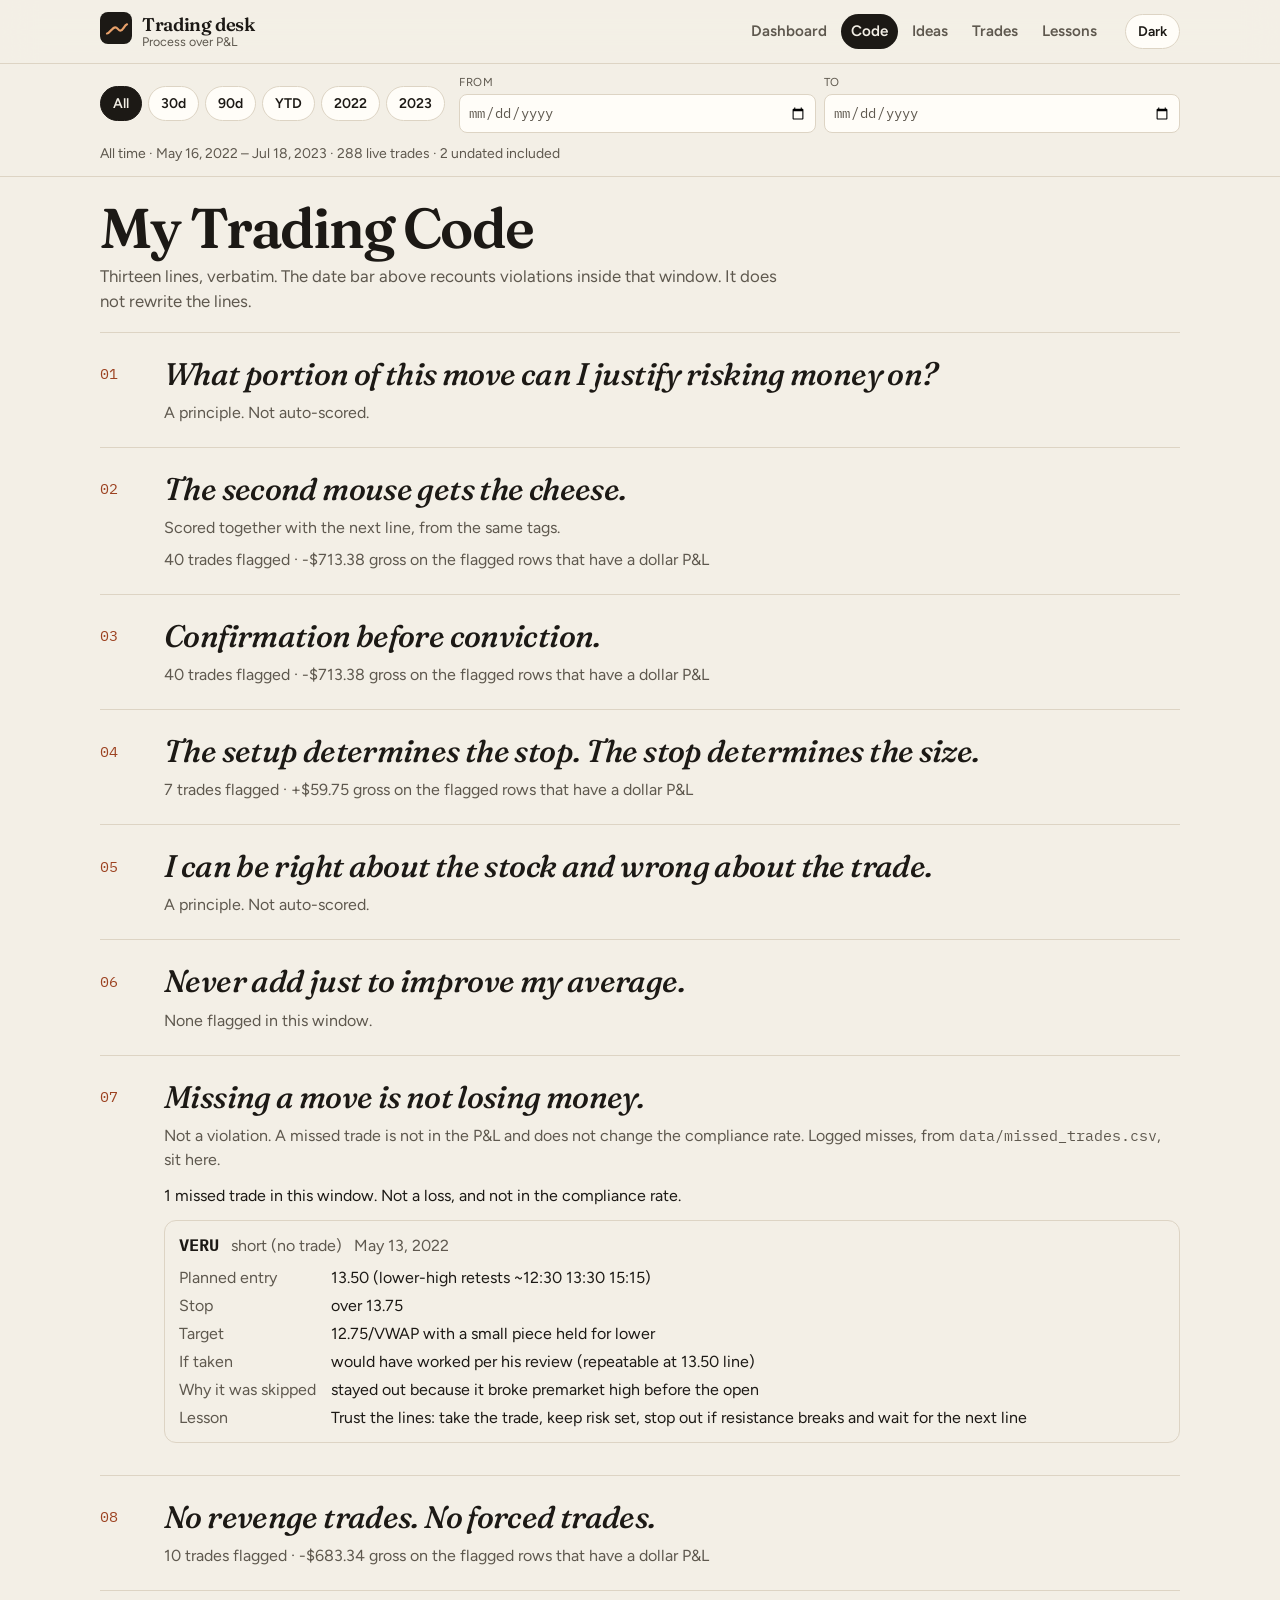
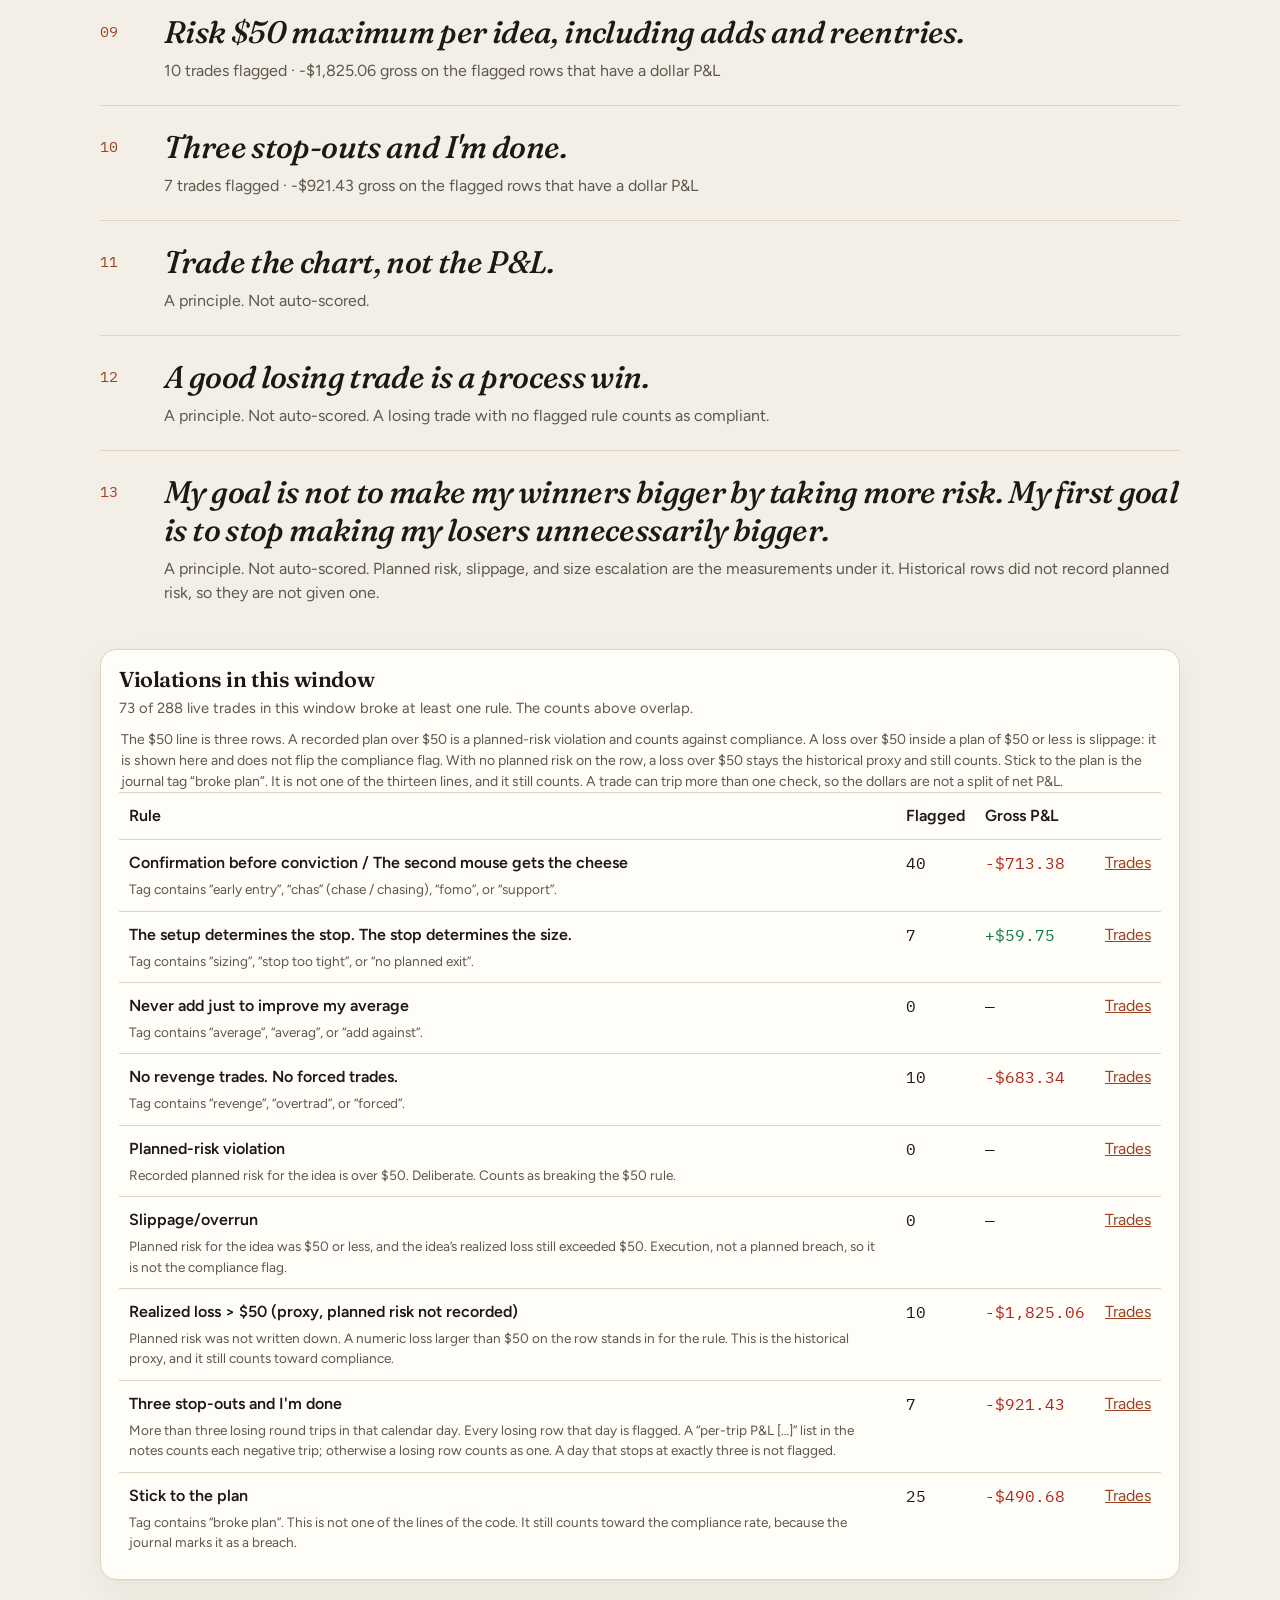
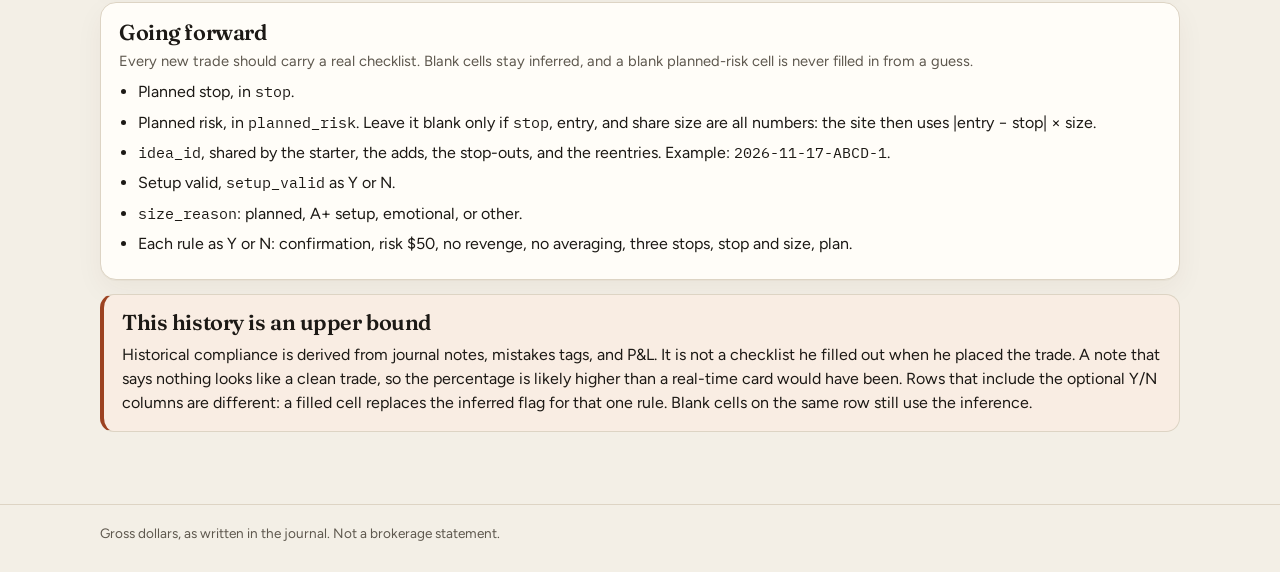
==== rules.html @ 23ae3da7 "Add a static trading dashboard computed from the trade log. The site scores compliance, P&L, ideas, " ====
<!DOCTYPE html>
<html lang="en">
<head>
  <meta charset="utf-8">
  <meta name="viewport" content="width=device-width, initial-scale=1">
  <meta name="robots" content="noindex, nofollow">
  <meta name="theme-color" content="#f3efe6" media="(prefers-color-scheme: light)">
  <meta name="theme-color" content="#101216" media="(prefers-color-scheme: dark)">
  <title>My Trading Code · Trading desk</title>
  <link rel="icon" href="favicon.svg" type="image/svg+xml">
  <link rel="stylesheet" href="css/styles.css">
  <script>
    (function () {
      try {
        var t = localStorage.getItem("td-theme");
        if (t === "light" || t === "dark") document.documentElement.setAttribute("data-theme", t);
      } catch (e) {}
    })();
  </script>
</head>
<body data-page="rules">
  <a class="skip" href="#main">Skip to content</a>
  <header class="site-header">
    <div class="header-inner">
      <a class="brand" href="index.html">
        <span class="mark" aria-hidden="true">
          <svg viewBox="0 0 32 32" width="32" height="32">
            <rect width="32" height="32" rx="8" fill="currentColor"/>
            <path d="M7 21.5c3.2-.4 5.2-6.2 8.2-6.2 2.4 0 3.2 3.4 5.2 3.4 2.6 0 3.6-5.2 6.6-6.4" fill="none" stroke="#e7a06a" stroke-width="2.2" stroke-linecap="round"/>
          </svg>
        </span>
        <span class="brand-text">
          <span class="brand-name">Trading desk</span>
          <span class="brand-sub">Process over P&amp;L</span>
        </span>
      </a>
      <nav class="nav" aria-label="Primary">
        <a href="index.html">Dashboard</a>
        <a href="rules.html" aria-current="page">Code</a>
        <a href="ideas.html">Ideas</a>
        <a href="trades.html">Trades</a>
        <a href="lessons.html">Lessons</a>
      </nav>
      <button type="button" class="theme-btn" id="theme-btn">Theme</button>
    </div>
  </header>
  <div class="rangebar" id="rangebar">
    <div class="range-inner">
      <div class="presets" id="presets" role="group" aria-label="Date range"></div>
      <div class="dates">
        <label>From <input type="date" id="date-from"></label>
        <label>To <input type="date" id="date-to"></label>
      </div>
      <p class="range-readout" id="range-readout">Reading the trade log…</p>
    </div>
  </div>
  <main id="main" class="wrap">
    <header class="page-head">
      <h1 class="page-title">My Trading Code</h1>
      <p class="lede">Thirteen lines, verbatim. The date bar above recounts violations inside that window. It does not rewrite the lines.</p>
    </header>

    <div class="rules">
      <article class="rule" id="portion">
        <span class="rule-n">01</span>
        <div>
          <blockquote>What portion of this move can I justify risking money on?</blockquote>
          <p class="rule-meta">A principle. Not auto-scored.</p>
        </div>
      </article>
      <article class="rule" id="second-mouse">
        <span class="rule-n">02</span>
        <div>
          <blockquote>The second mouse gets the cheese.</blockquote>
          <p class="rule-meta">Scored together with the next line, from the same tags.</p>
          <p class="rule-meta" data-count-for="confirm">Counted from the journal.</p>
        </div>
      </article>
      <article class="rule" id="confirm">
        <span class="rule-n">03</span>
        <div>
          <blockquote>Confirmation before conviction.</blockquote>
          <p class="rule-meta" data-count-for="confirm">Counted from the journal.</p>
        </div>
      </article>
      <article class="rule" id="size">
        <span class="rule-n">04</span>
        <div>
          <blockquote>The setup determines the stop. The stop determines the size.</blockquote>
          <p class="rule-meta" data-count-for="size">Counted from the journal.</p>
        </div>
      </article>
      <article class="rule" id="right-stock">
        <span class="rule-n">05</span>
        <div>
          <blockquote>I can be right about the stock and wrong about the trade.</blockquote>
          <p class="rule-meta">A principle. Not auto-scored.</p>
        </div>
      </article>
      <article class="rule" id="noadd">
        <span class="rule-n">06</span>
        <div>
          <blockquote>Never add just to improve my average.</blockquote>
          <p class="rule-meta" data-count-for="noadd">Counted from the journal.</p>
        </div>
      </article>
      <article class="rule" id="missing">
        <span class="rule-n">07</span>
        <div>
          <blockquote>Missing a move is not losing money.</blockquote>
          <p class="rule-meta">Not a violation. A missed trade is not in the P&amp;L and does not change the compliance rate. Logged misses, from <code>data/missed_trades.csv</code>, sit here.</p>
          <div id="missed"></div>
        </div>
      </article>
      <article class="rule" id="revenge">
        <span class="rule-n">08</span>
        <div>
          <blockquote>No revenge trades. No forced trades.</blockquote>
          <p class="rule-meta" data-count-for="revenge">Counted from the journal.</p>
        </div>
      </article>
      <article class="rule" id="risk50">
        <span class="rule-n">09</span>
        <div>
          <blockquote>Risk $50 maximum per idea, including adds and reentries.</blockquote>
          <p class="rule-meta" data-count-for="risk50">Counted from the journal.</p>
        </div>
      </article>
      <article class="rule" id="stop3">
        <span class="rule-n">10</span>
        <div>
          <blockquote>Three stop-outs and I'm done.</blockquote>
          <p class="rule-meta" data-count-for="stop3">Counted from the journal.</p>
        </div>
      </article>
      <article class="rule" id="chart">
        <span class="rule-n">11</span>
        <div>
          <blockquote>Trade the chart, not the P&amp;L.</blockquote>
          <p class="rule-meta">A principle. Not auto-scored.</p>
        </div>
      </article>
      <article class="rule" id="process-win">
        <span class="rule-n">12</span>
        <div>
          <blockquote>A good losing trade is a process win.</blockquote>
          <p class="rule-meta">A principle. Not auto-scored. A losing trade with no flagged rule counts as compliant.</p>
        </div>
      </article>
      <article class="rule" id="losers">
        <span class="rule-n">13</span>
        <div>
          <blockquote>My goal is not to make my winners bigger by taking more risk. My first goal is to stop making my losers unnecessarily bigger.</blockquote>
          <p class="rule-meta">A principle. Not auto-scored. Planned risk, slippage, and size escalation are the measurements under it. Historical rows did not record planned risk, so they are not given one.</p>
        </div>
      </article>
    </div>

    <section class="card mt">
      <div class="card-head">
        <h2>Violations in this window</h2>
        <p id="violation-summary">Counting the journal…</p>
      </div>
      <p class="fine">The $50 line is three rows. A recorded plan over $50 is a planned-risk violation and counts against compliance. A loss over $50 inside a plan of $50 or less is slippage: it is shown here and does not flip the compliance flag. With no planned risk on the row, a loss over $50 stays the historical proxy and still counts. Stick to the plan is the journal tag “broke plan”. It is not one of the thirteen lines, and it still counts. A trade can trip more than one check, so the dollars are not a split of net P&amp;L.</p>
      <div class="table-scroll">
        <table class="violations">
          <thead>
            <tr>
              <th scope="col">Rule</th>
              <th scope="col">Flagged</th>
              <th scope="col">Gross P&amp;L</th>
              <th scope="col"></th>
            </tr>
          </thead>
          <tbody id="violations-body"></tbody>
        </table>
      </div>
    </section>

    <section class="card mt">
      <div class="card-head">
        <h2>Going forward</h2>
        <p>Every new trade should carry a real checklist. Blank cells stay inferred, and a blank planned-risk cell is never filled in from a guess.</p>
      </div>
      <ul class="going">
        <li>Planned stop, in <code>stop</code>.</li>
        <li>Planned risk, in <code>planned_risk</code>. Leave it blank only if <code>stop</code>, entry, and share size are all numbers: the site then uses |entry − stop| × size.</li>
        <li><code>idea_id</code>, shared by the starter, the adds, the stop-outs, and the reentries. Example: <code>2026-11-17-ABCD-1</code>.</li>
        <li>Setup valid, <code>setup_valid</code> as Y or N.</li>
        <li><code>size_reason</code>: planned, A+ setup, emotional, or other.</li>
        <li>Each rule as Y or N: confirmation, risk $50, no revenge, no averaging, three stops, stop and size, plan.</li>
      </ul>
    </section>

    <aside class="callout mt-sm">
      <h2>This history is an upper bound</h2>
      <p>Historical compliance is derived from journal notes, mistakes tags, and P&amp;L. It is not a checklist he filled out when he placed the trade. A note that says nothing looks like a clean trade, so the percentage is likely higher than a real-time card would have been. Rows that include the optional Y/N columns are different: a filled cell replaces the inferred flag for that one rule. Blank cells on the same row still use the inference.</p>
    </aside>
  </main>
  <footer class="site-footer">
    <div class="wrap footer-inner">
      <p>Gross dollars, as written in the journal. Not a brokerage statement.</p>
    </div>
  </footer>
  <script type="module" src="js/rules.js"></script>
</body>
</html>
---- css/styles.css ----
/* Fraunces, Figtree, and IBM Plex Mono are vendored under the SIL Open Font License.
   See fonts/Fraunces-OFL.txt, fonts/Figtree-OFL.txt, fonts/IBMPlexMono-OFL.txt. */

@font-face {
  font-family: Fraunces;
  src: url("../fonts/fraunces-latin-600-normal.woff2") format("woff2");
  font-weight: 600;
  font-style: normal;
  font-display: swap;
}
@font-face {
  font-family: Fraunces;
  src: url("../fonts/fraunces-latin-500-italic.woff2") format("woff2");
  font-weight: 500;
  font-style: italic;
  font-display: swap;
}
@font-face {
  font-family: Figtree;
  src: url("../fonts/figtree-latin-400-normal.woff2") format("woff2");
  font-weight: 400;
  font-style: normal;
  font-display: swap;
}
@font-face {
  font-family: Figtree;
  src: url("../fonts/figtree-latin-500-normal.woff2") format("woff2");
  font-weight: 500;
  font-style: normal;
  font-display: swap;
}
@font-face {
  font-family: Figtree;
  src: url("../fonts/figtree-latin-600-normal.woff2") format("woff2");
  font-weight: 600;
  font-style: normal;
  font-display: swap;
}
@font-face {
  font-family: "IBM Plex Mono";
  src: url("../fonts/ibm-plex-mono-latin-400-normal.woff2") format("woff2");
  font-weight: 400;
  font-style: normal;
  font-display: swap;
}
@font-face {
  font-family: "IBM Plex Mono";
  src: url("../fonts/ibm-plex-mono-latin-500-normal.woff2") format("woff2");
  font-weight: 500;
  font-style: normal;
  font-display: swap;
}

:root {
  color-scheme: light;
  --bg: #f3efe6;
  --bg-elev: #fffdf8;
  --bg-sunken: #e7e1d4;
  --ink: #1c1915;
  --ink-soft: #5e584e;
  --line: #ddd4c4;
  --accent: #9c4221;
  --accent-soft: #f6e4d8;
  --good: #0d7a45;
  --good-soft: #e3f4ea;
  --bad: #b42318;
  --bad-soft: #fdeceb;
  --glow: rgba(156, 66, 33, 0.14);
  --shadow: 0 1px 0 rgba(70, 48, 20, 0.04), 0 10px 28px rgba(70, 48, 20, 0.05);
  --tip-bg: #1c1915;
  --tip-fg: #f6f1e8;
  --serif: Fraunces, "Iowan Old Style", Palatino, Georgia, serif;
  --sans: Figtree, "Avenir Next", "Segoe UI", sans-serif;
  --mono: "IBM Plex Mono", ui-monospace, "SFMono-Regular", Menlo, Consolas, monospace;
}

:root[data-theme="dark"] {
  color-scheme: dark;
  --bg: #101216;
  --bg-elev: #191c22;
  --bg-sunken: #0c0e12;
  --ink: #f4efe6;
  --ink-soft: #b7b0a4;
  --line: #2d323c;
  --accent: #e7a06a;
  --accent-soft: #3a2a22;
  --good: #3dce86;
  --good-soft: #123024;
  --bad: #ff8d84;
  --bad-soft: #3a1d1c;
  --glow: rgba(231, 160, 106, 0.1);
  --shadow: none;
  --tip-bg: #f4efe6;
  --tip-fg: #1c1915;
}

@media (prefers-color-scheme: dark) {
  :root:not([data-theme="light"]) {
    color-scheme: dark;
    --bg: #101216;
    --bg-elev: #191c22;
    --bg-sunken: #0c0e12;
    --ink: #f4efe6;
    --ink-soft: #b7b0a4;
    --line: #2d323c;
    --accent: #e7a06a;
    --accent-soft: #3a2a22;
    --good: #3dce86;
    --good-soft: #123024;
    --bad: #ff8d84;
    --bad-soft: #3a1d1c;
    --glow: rgba(231, 160, 106, 0.1);
    --shadow: none;
    --tip-bg: #f4efe6;
    --tip-fg: #1c1915;
  }
}

* { box-sizing: border-box; }
html { scroll-behavior: smooth; }
body {
  margin: 0;
  min-height: 100vh;
  font-family: var(--sans);
  font-size: 16px;
  color: var(--ink);
  background:
    radial-gradient(980px 420px at 0% -8%, var(--glow), transparent 60%),
    var(--bg);
  line-height: 1.5;
}
::selection { background: var(--accent-soft); color: var(--ink); }
:focus-visible { outline: 2px solid var(--accent); outline-offset: 2px; }
img, svg { max-width: 100%; }
button, input, select { font: inherit; color: inherit; }
a { color: inherit; }
code { font-family: var(--mono); font-size: 0.92em; }
.mt { margin-top: 22px; }
.mt-sm { margin-top: 14px; }

.sr-only {
  position: absolute;
  width: 1px;
  height: 1px;
  padding: 0;
  margin: -1px;
  overflow: hidden;
  clip: rect(0, 0, 0, 0);
  white-space: nowrap;
  border: 0;
}
.skip {
  position: absolute;
  left: 12px;
  top: -40px;
  background: var(--ink);
  color: var(--bg);
  padding: 8px 12px;
  border-radius: 8px;
  z-index: 40;
}
.skip:focus { top: 12px; }

.wrap { max-width: 1120px; margin: 0 auto; padding: 22px 20px 72px; }
.muted { color: var(--ink-soft); }
.pos { color: var(--good); }
.neg { color: var(--bad); }
.flat { color: var(--ink); }

.site-header {
  position: sticky;
  top: 0;
  z-index: 30;
  background: color-mix(in srgb, var(--bg) 88%, transparent);
  backdrop-filter: blur(16px);
  border-bottom: 1px solid var(--line);
}
.header-inner {
  max-width: 1120px;
  margin: 0 auto;
  padding: 12px 20px;
  display: flex;
  align-items: center;
  gap: 18px;
}
.brand {
  display: flex;
  align-items: center;
  gap: 10px;
  text-decoration: none;
  min-width: 0;
}
.brand-text { display: flex; flex-direction: column; line-height: 1.15; }
.brand-name { font-family: var(--serif); font-weight: 600; font-size: 1.15rem; letter-spacing: -0.02em; }
.brand-sub { color: var(--ink-soft); font-size: 0.78rem; }
.nav { display: flex; gap: 4px; margin-left: auto; }
.nav a {
  text-decoration: none;
  padding: 6px 10px;
  border-radius: 999px;
  color: var(--ink-soft);
  font-weight: 550;
  font-size: 0.95rem;
}
.nav a[aria-current="page"] { background: var(--ink); color: var(--bg); }
.theme-btn, .preset {
  border: 1px solid var(--line);
  background: var(--bg-elev);
  border-radius: 999px;
  padding: 6px 12px;
  cursor: pointer;
  font-size: 0.875rem;
  font-weight: 550;
}
.theme-btn:hover, .preset:hover { border-color: var(--ink-soft); }
.preset[aria-pressed="true"] { background: var(--ink); color: var(--bg); border-color: var(--ink); }

.rangebar { border-bottom: 1px solid var(--line); }
.range-inner {
  max-width: 1120px;
  margin: 0 auto;
  padding: 10px 20px 12px;
  display: flex;
  flex-wrap: wrap;
  align-items: center;
  gap: 10px 14px;
}
.presets { display: flex; gap: 6px; overflow-x: auto; max-width: 100%; scrollbar-width: none; }
.presets::-webkit-scrollbar { display: none; }
.dates { display: flex; gap: 8px; flex: 1 1 240px; }
.dates label { display: flex; flex-direction: column; gap: 3px; font-size: 0.72rem; letter-spacing: 0.06em; text-transform: uppercase; color: var(--ink-soft); flex: 1; }
.dates input {
  background: var(--bg-elev);
  border: 1px solid var(--line);
  border-radius: 8px;
  padding: 7px 8px;
  font-family: var(--mono);
  font-size: 0.85rem;
  width: 100%;
  min-width: 0;
}
.range-readout { flex: 1 0 100%; margin: 0; color: var(--ink-soft); font-size: 0.875rem; }
body[data-page="lessons"] .rangebar { display: none; }

.card {
  background: var(--bg-elev);
  border: 1px solid var(--line);
  border-radius: 16px;
  box-shadow: var(--shadow);
  padding: 18px 18px 16px;
}
.card-head { margin-bottom: 8px; }
.card-head h2, .section-head h2, .callout h2 {
  font-family: var(--serif);
  font-size: 1.35rem;
  font-weight: 600;
  letter-spacing: -0.02em;
  margin: 0;
  line-height: 1.15;
}
.card-head p, .section-head p { margin: 4px 0 0; color: var(--ink-soft); font-size: 0.92rem; }
.eyebrow {
  margin: 0 0 6px;
  color: var(--accent);
  font-size: 0.72rem;
  font-weight: 600;
  letter-spacing: 0.14em;
  text-transform: uppercase;
}
.fine { color: var(--ink-soft); font-size: 0.88rem; margin: 10px 2px 0; }

.dashboard { display: flex; flex-direction: column; gap: 14px; }
.hero { display: grid; grid-template-columns: 1.35fr 0.9fr; gap: 14px; }
.hero-card { box-shadow: inset 0 3px 0 var(--accent), var(--shadow); }
.hero-card h1 {
  font-family: var(--serif);
  font-weight: 600;
  font-size: clamp(1.7rem, 3vw, 2.35rem);
  letter-spacing: -0.03em;
  line-height: 1.05;
  margin: 0;
}
.hero-pct {
  font-family: var(--serif);
  font-weight: 600;
  font-size: clamp(4.6rem, 11vw, 7.1rem);
  letter-spacing: -0.05em;
  line-height: 0.88;
  margin: 10px 0 0;
  font-variant-numeric: tabular-nums;
}
.hero-of { margin: 8px 0 0; font-size: 1.05rem; }
.hero-sub { margin: 2px 0 12px; color: var(--ink-soft); }
.meter { height: 10px; border-radius: 999px; background: var(--bg-sunken); overflow: hidden; }
.meter span { display: block; height: 100%; background: var(--accent); border-radius: inherit; }
.meter-day { height: 6px; margin-top: 8px; }
.meter-day span { background: var(--ink); opacity: 0.8; }
.day-line { margin: 16px 0 0; }
.day-line strong { font-family: var(--mono); font-size: 1.15rem; font-weight: 500; }

.outcome-card { display: flex; flex-direction: column; justify-content: center; }
.outcome-value {
  font-family: var(--mono);
  font-weight: 500;
  font-size: clamp(2.1rem, 4vw, 3.05rem);
  letter-spacing: -0.04em;
  line-height: 1;
  margin: 6px 0 0;
  font-variant-numeric: tabular-nums;
}
.outcome-value-2 { font-size: clamp(1.55rem, 3vw, 2.25rem); margin-top: 22px; }
.outcome-label { margin: 6px 0 0; font-weight: 600; }
.outcome-note { margin: 2px 0 0; color: var(--ink-soft); font-size: 0.88rem; }

.kpis { display: grid; grid-template-columns: repeat(4, 1fr); gap: 14px; }
.kpi h2 {
  margin: 0;
  font-size: 0.75rem;
  font-weight: 600;
  letter-spacing: 0.08em;
  text-transform: uppercase;
  color: var(--ink-soft);
}
.kpi-value {
  font-family: var(--mono);
  font-size: clamp(1.45rem, 2vw, 1.8rem);
  font-weight: 500;
  margin: 8px 0 0;
  letter-spacing: -0.03em;
  font-variant-numeric: tabular-nums;
}
.kpi-note { margin: 4px 0 0; color: var(--ink-soft); font-size: 0.82rem; }

.section-head { padding: 8px 2px 0; }
.insight { display: grid; grid-template-columns: 1fr 1fr; gap: 14px; }
.side.clean { box-shadow: inset 4px 0 0 var(--good), var(--shadow); }
.side.broke { box-shadow: inset 4px 0 0 var(--bad), var(--shadow); }
.side h3 { margin: 0; font-size: 0.95rem; letter-spacing: 0.04em; text-transform: uppercase; color: var(--ink-soft); }
.side-pnl {
  font-family: var(--mono);
  font-size: clamp(1.8rem, 3vw, 2.45rem);
  font-weight: 500;
  letter-spacing: -0.04em;
  margin: 8px 0 0;
  font-variant-numeric: tabular-nums;
}
.side-meta { margin: 4px 0 10px; color: var(--ink-soft); }
.side-dl { display: grid; grid-template-columns: 1fr auto; gap: 4px 12px; margin: 0; }
.side-dl dt { color: var(--ink-soft); }
.side-dl dd { margin: 0; font-family: var(--mono); text-align: right; }

.chart-grid { display: grid; grid-template-columns: 1fr 1fr; gap: 14px; }
.span-2 { grid-column: 1 / -1; }
.chart-canvas { position: relative; min-height: 48px; }
.chart-empty { color: var(--ink-soft); margin: 12px 0; }
.tip {
  position: absolute;
  z-index: 2;
  pointer-events: none;
  background: var(--tip-bg);
  color: var(--tip-fg);
  font-family: var(--mono);
  font-size: 12px;
  line-height: 1.35;
  padding: 6px 8px;
  border-radius: 7px;
  max-width: min(280px, 80vw);
  white-space: normal;
}
.tip[hidden] { display: none; }

.breach-list { display: flex; flex-direction: column; }
.breach {
  display: grid;
  grid-template-columns: 1fr auto auto;
  gap: 12px;
  align-items: baseline;
  padding: 10px 2px;
  border-top: 1px solid var(--line);
  text-decoration: none;
}
.breach:hover .breach-name { text-decoration: underline; }
.breach-name { font-weight: 600; }
.breach-count { color: var(--ink-soft); font-size: 0.88rem; }
.breach-pnl { font-family: var(--mono); font-variant-numeric: tabular-nums; }

.callout {
  border: 1px solid var(--line);
  border-left: 4px solid var(--accent);
  border-radius: 14px;
  padding: 16px 18px;
  background: color-mix(in srgb, var(--accent-soft) 65%, var(--bg-elev));
}
.callout p { margin: 8px 0 0; }

.stack { display: flex; flex-direction: column; gap: 14px; }
.banner {
  margin: 0 0 12px;
  padding: 10px 12px;
  border-radius: 10px;
  background: var(--accent-soft);
  font-weight: 600;
}
.cost-kpis { margin-top: 4px; }
.quality { display: grid; grid-template-columns: repeat(3, 1fr); gap: 14px; }
.quality-card { display: block; text-decoration: none; }
.quality-card:hover { border-color: var(--accent); }
.quality-letter {
  margin: 0;
  font-family: var(--serif);
  font-size: 2.6rem;
  line-height: 0.9;
  color: var(--accent);
}
.quality-card h3 { margin: 8px 0 0; font-size: 1.02rem; font-weight: 600; }
.quality-pnl {
  margin: 10px 0 0;
  font-family: var(--mono);
  font-size: 1.35rem;
}
.page-head { margin-bottom: 18px; }
.page-title {
  font-family: var(--serif);
  font-weight: 600;
  font-size: clamp(2.2rem, 5vw, 3.5rem);
  letter-spacing: -0.035em;
  line-height: 1.02;
  margin: 0;
}
.lede { max-width: 64ch; color: var(--ink-soft); font-size: 1.05rem; margin: 8px 0 0; }

.rules { margin-top: 8px; }
.rule {
  display: grid;
  grid-template-columns: 52px 1fr;
  gap: 8px 12px;
  padding: 22px 0;
  border-top: 1px solid var(--line);
}
.rule-n {
  font-family: var(--mono);
  color: var(--accent);
  font-size: 0.95rem;
  padding-top: 0.45rem;
}
.rule blockquote {
  margin: 0;
  font-family: var(--serif);
  font-style: italic;
  font-weight: 500;
  font-size: clamp(1.4rem, 2.6vw, 1.95rem);
  line-height: 1.22;
  letter-spacing: -0.02em;
}
.rule-meta { margin: 8px 0 0; color: var(--ink-soft); }
.missed-count { margin: 12px 0; }
.missed {
  border: 1px solid var(--line);
  border-radius: 12px;
  padding: 12px 14px;
  margin: 10px 0;
  background: var(--bg);
}
.missed header { display: flex; flex-wrap: wrap; gap: 8px 12px; align-items: baseline; margin-bottom: 8px; }
.missed header strong { font-family: var(--mono); }
.missed header span, .missed time { color: var(--ink-soft); }
.missed dl, .detail-body dl { display: grid; grid-template-columns: 140px 1fr; gap: 4px 12px; margin: 0; }
.missed dt, .detail-body dt { color: var(--ink-soft); }
.missed dd, .detail-body dd { margin: 0; }

.table-scroll, .table-wrap { overflow-x: auto; }
.violations, .trades { width: 100%; border-collapse: collapse; }
.violations th, .violations td, .trades th, .trades td {
  text-align: left;
  padding: 11px 10px;
  border-top: 1px solid var(--line);
  vertical-align: top;
}
.violations th { font-weight: 550; }
.rule-title { display: block; }
.rule-detail { display: block; margin-top: 4px; color: var(--ink-soft); font-weight: 400; font-size: 0.85rem; }
td.num, .ticker { font-family: var(--mono); font-variant-numeric: tabular-nums; white-space: nowrap; }
.violations a { color: var(--accent); }

.filters {
  display: grid;
  grid-template-columns: repeat(auto-fit, minmax(150px, 1fr));
  gap: 10px;
  align-items: end;
  margin-bottom: 8px;
}
.filters label { display: flex; flex-direction: column; gap: 4px; font-size: 0.75rem; letter-spacing: 0.06em; text-transform: uppercase; color: var(--ink-soft); }
.filters input, .filters select {
  background: var(--bg-elev);
  border: 1px solid var(--line);
  border-radius: 8px;
  padding: 8px 10px;
  text-transform: none;
  letter-spacing: 0;
  font-size: 0.95rem;
  width: 100%;
}
.filters .check {
  flex-direction: row;
  align-items: center;
  gap: 8px;
  text-transform: none;
  letter-spacing: 0;
  font-size: 0.95rem;
  color: var(--ink);
  padding-bottom: 8px;
}
.trade-count { color: var(--ink-soft); margin: 4px 0 10px; }
.sort {
  background: none;
  border: 0;
  padding: 0;
  font-weight: 600;
  cursor: pointer;
  color: var(--ink-soft);
  letter-spacing: 0.04em;
  text-transform: uppercase;
  font-size: 0.75rem;
}
.trades tbody tr { cursor: pointer; }
.trades tbody tr:hover { background: color-mix(in srgb, var(--accent-soft) 45%, transparent); }
.trades tr.is-broke td:first-child { box-shadow: inset 3px 0 0 var(--bad); }
.trades tr.is-clean td:first-child { box-shadow: inset 3px 0 0 transparent; }
.trades tr.detail { cursor: default; }
.trades tr.detail:hover { background: transparent; }
.detail-body { padding: 4px 8px 12px; }
.notes { white-space: pre-wrap; margin: 12px 0 0; }
.checklist-note { margin: 10px 0 0; color: var(--ink-soft); }
.empty-cell { color: var(--ink-soft); cursor: default; }
.pill {
  display: inline-flex;
  align-items: center;
  border-radius: 999px;
  padding: 2px 8px;
  font-size: 0.75rem;
  font-weight: 650;
  margin-right: 4px;
}
.pill.ok { background: var(--good-soft); color: var(--good); }
.pill.bad { background: var(--bad-soft); color: var(--bad); }
.pill.paper { background: var(--bg-sunken); color: var(--ink-soft); }

.going { margin: 8px 0 0; padding-left: 1.2rem; }
.going li { margin: 0.4rem 0; }
.violations .pill { margin-left: 8px; vertical-align: middle; }
.prose { max-width: 70ch; }
.prose h1 {
  font-family: var(--serif);
  font-weight: 600;
  font-size: clamp(2.1rem, 4vw, 3.1rem);
  letter-spacing: -0.03em;
  line-height: 1.05;
  margin: 0 0 12px;
}
.prose h2 {
  font-family: var(--serif);
  font-weight: 600;
  font-size: 1.7rem;
  letter-spacing: -0.02em;
  margin: 2rem 0 0.6rem;
}
.prose h3 { font-size: 1.15rem; margin: 1.4rem 0 0.4rem; }
.prose p { margin: 0.7rem 0; }
.prose ul { padding-left: 1.2rem; }
.prose li { margin: 0.45rem 0; }
.prose li::marker { color: var(--accent); }

.site-footer { border-top: 1px solid var(--line); }
.footer-inner { padding-top: 18px; padding-bottom: 28px; }
.site-footer p { margin: 0; color: var(--ink-soft); font-size: 0.85rem; }
.loading { color: var(--ink-soft); }
.empty h1 { font-family: var(--serif); margin: 0 0 8px; }

@media (max-width: 900px) {
  .hero, .kpis, .insight, .chart-grid, .quality { grid-template-columns: 1fr; }
  .span-2 { grid-column: auto; }
  .filters { grid-template-columns: 1fr 1fr; }
}
@media (max-width: 720px) {
  .header-inner { flex-wrap: wrap; padding: 10px 16px; }
  .nav { order: 3; margin-left: 0; width: 100%; overflow-x: auto; }
  .wrap { padding: 16px 14px 56px; }
  .range-inner { padding: 10px 14px 12px; }
  .filters { grid-template-columns: 1fr; }
  .missed dl, .detail-body dl { grid-template-columns: 1fr; }
  .breach { grid-template-columns: 1fr auto; }
  .breach-count { grid-column: 1; }
  .rule { grid-template-columns: 36px 1fr; }
  .table-wrap { overflow: visible; }
  .trades { min-width: 0; }
  .trades thead { display: none; }
  .trades, .trades tbody, .trades tr, .trades td { display: block; }
  .trades tr {
    border: 1px solid var(--line);
    border-radius: 14px;
    margin: 0 0 10px;
    padding: 6px 12px;
    background: var(--bg-elev);
  }
  .trades tr.is-open { border-radius: 14px 14px 0 0; margin-bottom: 0; }
  .trades tr.detail {
    margin-top: 0;
    border-top: none;
    border-radius: 0 0 14px 14px;
    margin-bottom: 10px;
  }
  .trades td {
    display: grid;
    grid-template-columns: 88px 1fr;
    gap: 8px;
    padding: 5px 0;
    border: none;
  }
  .trades td::before {
    content: attr(data-label);
    color: var(--ink-soft);
    font-size: 0.75rem;
    padding-top: 2px;
  }
  .trades td[data-label=""] { display: block; }
  .trades td[data-label=""]::before { content: none; }
  .trades tr.is-broke td:first-child, .trades tr.is-clean td:first-child { box-shadow: none; }
  .trades tr.empty-row { background: transparent; border: none; padding: 0; }
}

@media (prefers-reduced-motion: reduce) {
  html { scroll-behavior: auto; }
  * { transition: none !important; animation: none !important; }
}
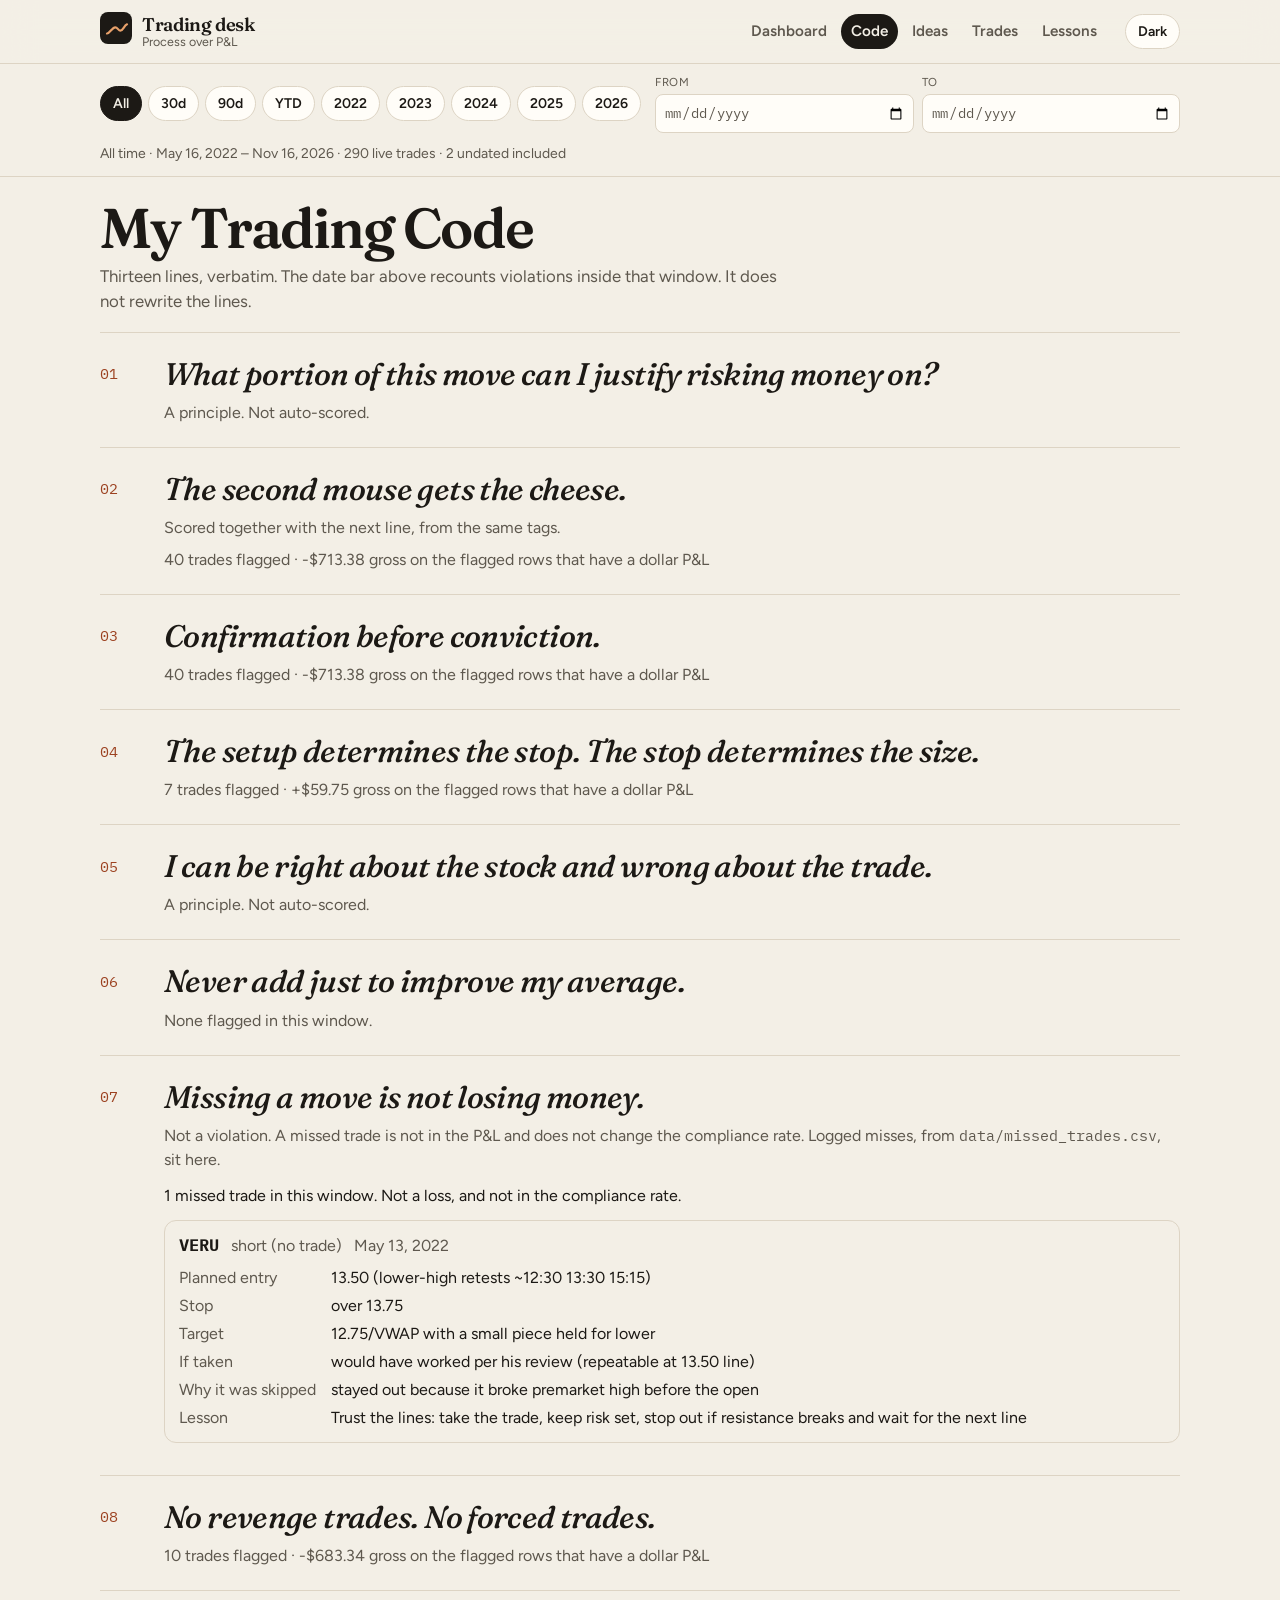
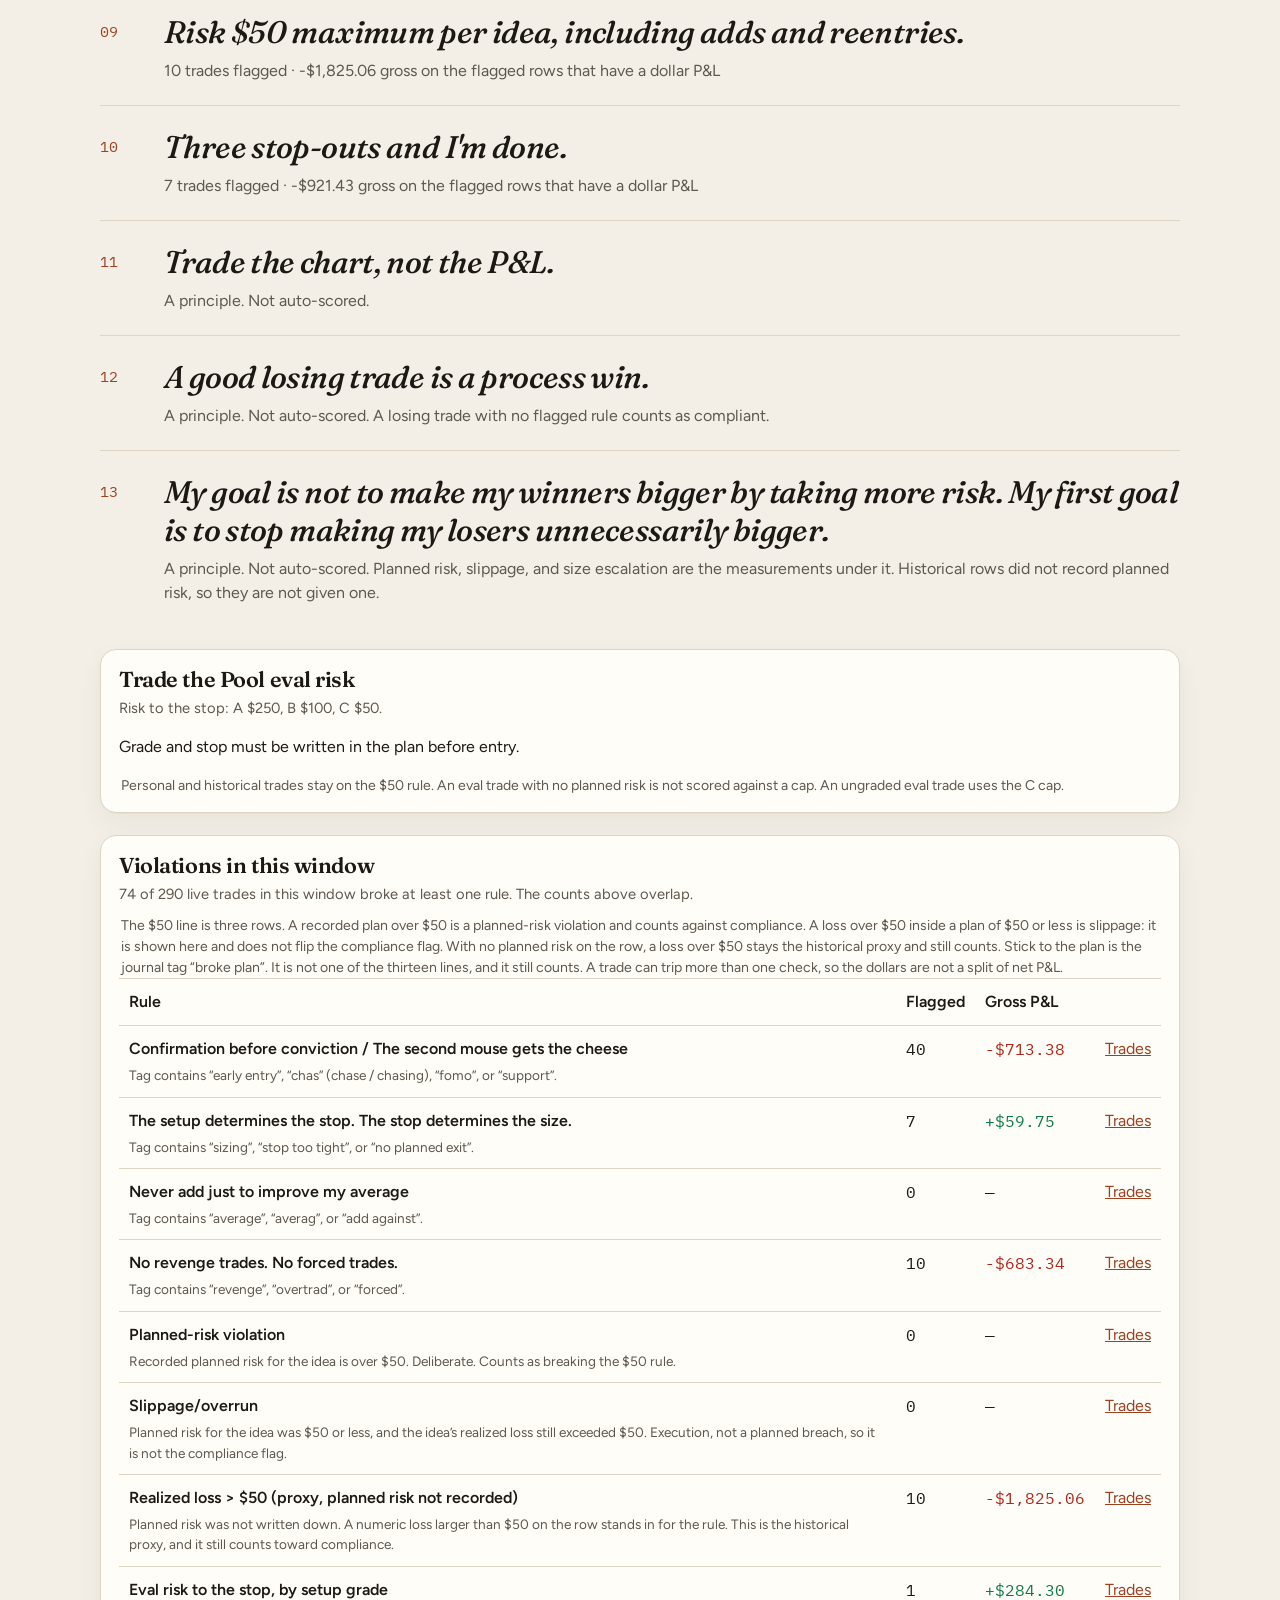
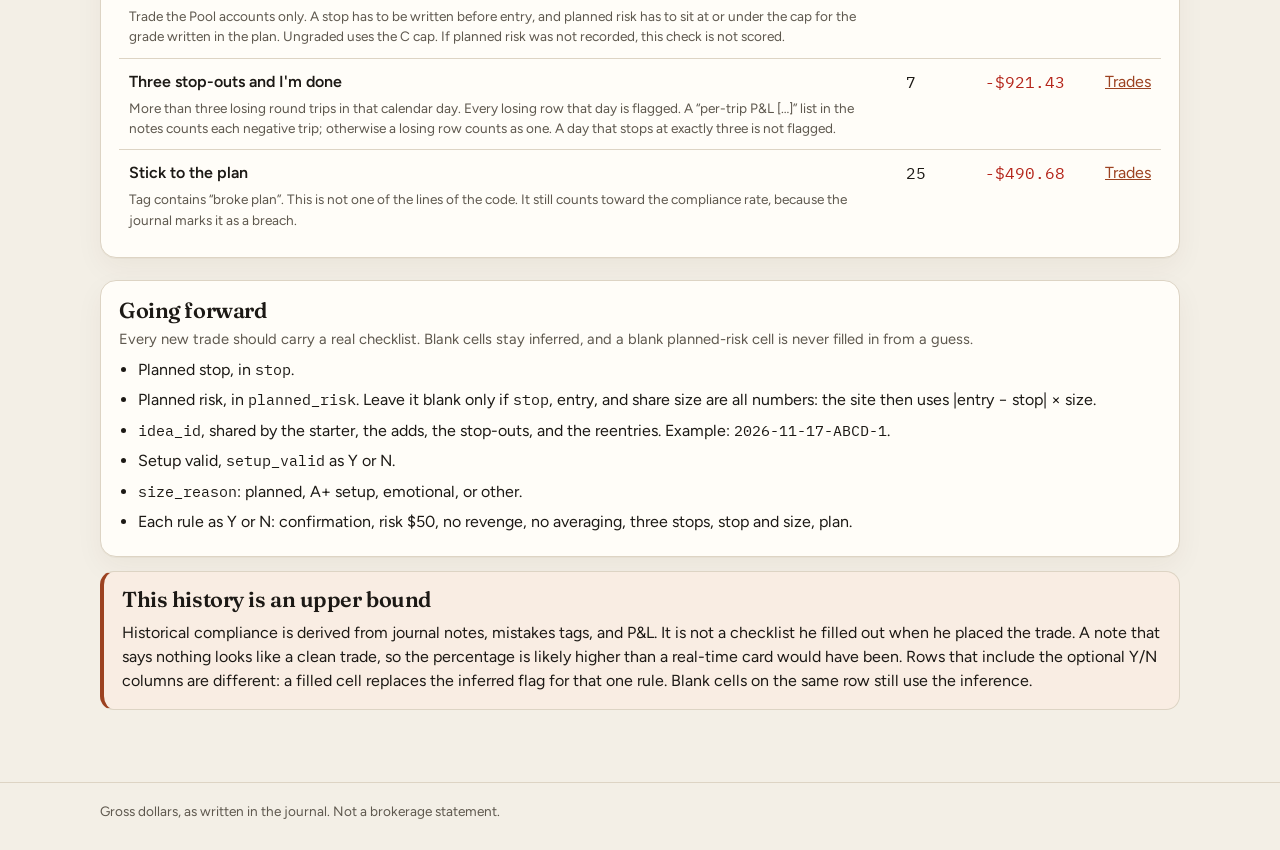
==== commit a52e4779: "Score Trade the Pool eval risk by grade and add the two November trades. Eval accounts use the A/B/C" ====
--- a/rules.html
+++ b/rules.html
@@ -156,6 +156,15 @@
       </article>
     </div>
 
+    <section class="card mt" id="eval-risk">
+      <div class="card-head">
+        <h2>Trade the Pool eval risk</h2>
+        <p id="eval-caps">Reading the caps…</p>
+      </div>
+      <p>Grade and stop must be written in the plan before entry.</p>
+      <p class="fine">Personal and historical trades stay on the $50 rule. An eval trade with no planned risk is not scored against a cap. An ungraded eval trade uses the C cap.</p>
+    </section>
+
     <section class="card mt">
       <div class="card-head">
         <h2>Violations in this window</h2>
--- a/css/styles.css
+++ b/css/styles.css
@@ -393,6 +393,7 @@
 }
 .callout p { margin: 8px 0 0; }
 
+.bookbar { display: flex; gap: 6px; flex-wrap: wrap; }
 .stack { display: flex; flex-direction: column; gap: 14px; }
 .banner {
   margin: 0 0 12px;
